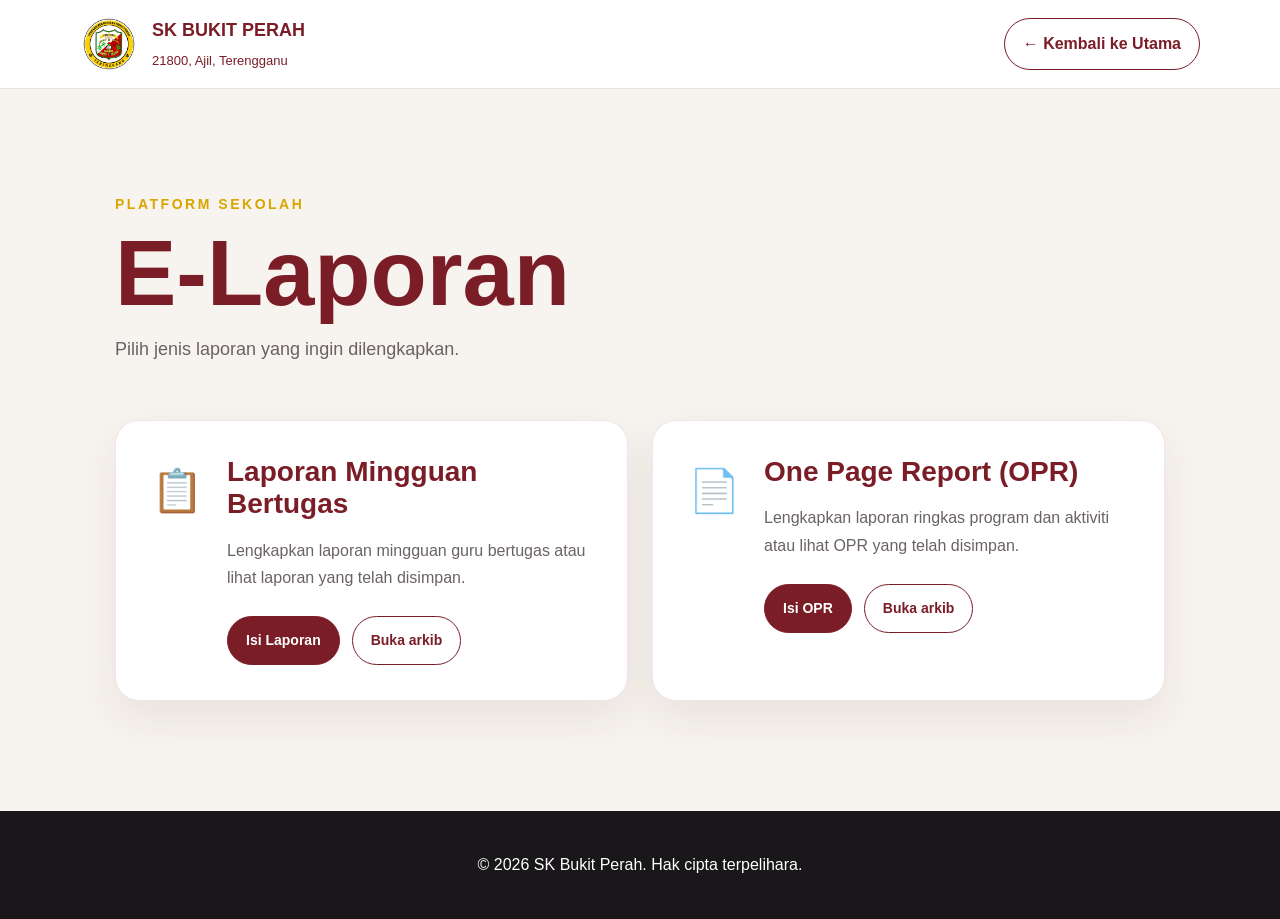
==== e-laporan.html @ efe83e36 "Add E-Laporan and Tempahan Bilik Khas pages with styling updates" ====
<!DOCTYPE html>
<html lang="ms">
<head>
  <meta charset="UTF-8">
  <meta name="viewport" content="width=device-width, initial-scale=1.0">

  <title>E-Laporan | SK Bukit Perah</title>

  <link rel="stylesheet" href="css/style.css">
</head>

<body class="report-page">

  <header class="report-header">
    <div class="report-header-inner">

      <a href="index.html" class="report-brand">
        <img src="images/gallery/Logoskbp.png" alt="Logo SK Bukit Perah">

        <div>
          <strong>SK BUKIT PERAH</strong>
          <span>21800, Ajil, Terengganu</span>
        </div>
      </a>

      <a href="index.html" class="report-home-button">
        ← Kembali ke Utama
      </a>

    </div>
  </header>

  <main class="report-main">

    <section class="report-hero">
      <p class="report-eyebrow">PLATFORM SEKOLAH</p>

      <h1>E-Laporan</h1>

      <p>
        Pilih jenis laporan yang ingin dilengkapkan.
      </p>
    </section>

    <section class="report-grid">

  <!-- LAPORAN MINGGUAN BERTUGAS -->
  <article class="report-card">
    <span class="report-icon">📋</span>

    <div>
      <h2>Laporan Mingguan Bertugas</h2>

      <p>
        Lengkapkan laporan mingguan guru bertugas atau lihat
        laporan yang telah disimpan.
      </p>

      <div class="report-actions">
        <a
          href="https://docs.google.com/forms/d/e/1FAIpQLSerlccxnL--9Vg4U_vWx2iekoLRB1VGIvStCUqG1lACu9d9Wg/viewform"
          target="_blank"
          rel="noopener noreferrer"
          class="report-btn report-btn-primary"
        >
          Isi Laporan
        </a>

        <a
          href="PASTE-LINK-ARKIB-LAPORAN-MINGGUAN"
          target="_blank"
          rel="noopener noreferrer"
          class="report-btn report-btn-secondary"
        >
          Buka arkib
        </a>
      </div>
    </div>
  </article>


  <!-- ONE PAGE REPORT -->
  <article class="report-card">
    <span class="report-icon">📄</span>

    <div>
      <h2>One Page Report (OPR)</h2>

      <p>
        Lengkapkan laporan ringkas program dan aktiviti atau lihat
        OPR yang telah disimpan.
      </p>

      <div class="report-actions">
        <a
          href="https://www.canva.com/design/DAHAJOl8jgs/-rrZAY0DR__xI98lPHaDVg/edit?utm_content=DAHAJOl8jgs&utm_campaign=designshare&utm_medium=link2&utm_source=sharebutton"
          target="_blank"
          rel="noopener noreferrer"
          class="report-btn report-btn-primary"
        >
          Isi OPR
        </a>

        <a
          href="https://drive.google.com/drive/folders/1lkHsml003hwN1thacS2xzhAvHAwek5LV"
          target="_blank"
          rel="noopener noreferrer"
          class="report-btn report-btn-secondary"
        >
          Buka arkib
        </a>
      </div>
    </div>
  </article>

</section>

  </main>

  <footer class="report-footer">
    <p>© 2026 SK Bukit Perah. Hak cipta terpelihara.</p>
  </footer>

</body>
</html>
---- css/style.css ----
/* =========================================================
   SK BUKIT PERAH — PREMIUM CORPORATE SCHOOL
   ========================================================= */

:root {
  --maroon: #741b24;
  --maroon-dark: #4d1017;
  --gold: #d8a714;
  --gold-light: #f2cb55;
  --cream: #fbf8f1;
  --white: #ffffff;
  --ink: #1f2430;
  --muted: #6d7280;
  --line: #e8e3d7;
  --shadow: 0 24px 70px rgba(36, 22, 18, 0.14);
  --radius: 24px;
}

* {
  box-sizing: border-box;
}

html {
  scroll-behavior: smooth;
}

body {
  margin: 0;
  font-family: "Inter", sans-serif;
  color: var(--ink);
  background: var(--white);
  line-height: 1.65;
}

img {
  width: 100%;
  display: block;
}

a {
  color: inherit;
  text-decoration: none;
}

.container {
  width: min(1160px, calc(100% - 40px));
  margin-inline: auto;
}

/* HEADER */
.site-header {
  position: fixed;
  inset: 0 0 auto 0;
  z-index: 1000;
  padding: 16px 0;
  transition: 0.3s ease;
}

.site-header.scrolled {
  background: rgba(255, 255, 255, 0.96);
  box-shadow: 0 10px 30px rgba(0, 0, 0, 0.08);
  backdrop-filter: blur(16px);
}

.nav-wrap {
  display: flex;
  align-items: center;
  justify-content: space-between;
  gap: 24px;
}

.brand {
  display: flex;
  align-items: center;
  gap: 12px;
  color: var(--white);
}

.site-header.scrolled .brand {
  color: var(--maroon);
}

.brand-logo {
  width: 48px;
  height: 48px;
  display: grid;
  place-items: center;
  border-radius: 50%;
  background: var(--gold);
  color: var(--maroon-dark);
  font-weight: 800;
  font-size: 0.75rem;
}

.brand strong,
.brand span {
  display: block;
}

.brand strong {
  font-family: "Poppins", sans-serif;
  font-size: 1rem;
}

.brand span {
  font-size: 0.72rem;
  opacity: 0.8;
}

.main-nav {
  display: flex;
  align-items: center;
  gap: 24px;
  color: var(--white);
  font-weight: 600;
  font-size: 0.92rem;
}

.site-header.scrolled .main-nav {
  color: var(--ink);
}

.main-nav a:hover {
  color: var(--gold);
}

.nav-cta {
  border: 1px solid currentColor;
  border-radius: 999px;
  padding: 10px 18px;
}

.menu-toggle {
  display: none;
  border: 0;
  background: transparent;
  cursor: pointer;
}

.menu-toggle span {
  width: 26px;
  height: 2px;
  display: block;
  margin: 5px 0;
  background: var(--white);
}

.site-header.scrolled .menu-toggle span {
  background: var(--maroon);
}

/* HERO */
.hero {
  min-height: 760px;
  display: grid;
  place-items: center;
  position: relative;
  color: var(--white);
  background:
    linear-gradient(rgba(61, 8, 16, 0.28), rgba(61, 8, 16, 0.28)),
    url("https://images.unsplash.com/photo-1523050854058-8df90110c9f1?auto=format&fit=crop&w=2000&q=85")
    center/cover no-repeat;
}

.hero-overlay {
  position: absolute;
  inset: 0;
  background:
    radial-gradient(circle at 25% 30%, rgba(216, 167, 20, 0.18), transparent 34%),
    linear-gradient(90deg, rgba(56, 7, 13, 0.92), rgba(86, 18, 29, 0.58), rgba(0, 0, 0, 0.24));
}

.hero-content {
  position: relative;
  z-index: 2;
  max-width: 760px;
  margin-left: 0;
}

.eyebrow,
.section-kicker {
  margin: 0 0 14px;
  color: var(--gold);
  letter-spacing: 0.18em;
  font-weight: 800;
  font-size: 0.78rem;
}

.hero h1 {
  margin: 0;
  font-family: "Poppins", sans-serif;
  font-size: clamp(3.4rem, 8vw, 6.8rem);
  line-height: 0.98;
  letter-spacing: -0.04em;
}

.hero-motto {
  margin: 20px 0 4px;
  font-size: clamp(1.25rem, 2.8vw, 2rem);
  font-weight: 600;
}

.hero-address {
  margin: 0 0 30px;
  opacity: 0.85;
}

.hero-actions {
  display: flex;
  flex-wrap: wrap;
  gap: 14px;
}

.btn {
  display: inline-flex;
  align-items: center;
  justify-content: center;
  min-height: 50px;
  padding: 0 24px;
  border-radius: 999px;
  font-weight: 700;
  transition: 0.25s ease;
}

.btn:hover {
  transform: translateY(-2px);
}

.btn-gold {
  background: var(--gold);
  color: var(--maroon-dark);
}

.btn-outline {
  border: 1px solid rgba(255,255,255,0.7);
  color: var(--white);
}

.btn-maroon {
  background: var(--maroon);
  color: var(--white);
}

.scroll-cue {
  position: absolute;
  z-index: 3;
  bottom: 26px;
  left: 50%;
  transform: translateX(-50%);
  width: 44px;
  height: 44px;
  display: grid;
  place-items: center;
  border: 1px solid rgba(255,255,255,0.5);
  border-radius: 50%;
  color: var(--white);
  font-size: 1.5rem;
}

/* QUICK ACCESS */
.quick-section {
  margin-top: -72px;
  position: relative;
  z-index: 10;
}

.quick-grid {
  display: grid;
  grid-template-columns: repeat(6, 1fr);
  gap: 14px;
}

.quick-card {
  min-height: 150px;
  padding: 24px 18px;
  display: flex;
  flex-direction: column;
  justify-content: center;
  background: rgba(255,255,255,0.96);
  border: 1px solid rgba(116,27,36,0.08);
  border-radius: 20px;
  box-shadow: 0 20px 55px rgba(59, 25, 19, 0.13);
  transition: 0.3s ease;
}

.quick-card:hover {
  transform: translateY(-8px);
  background: var(--maroon);
  color: var(--white);
}

.quick-icon {
  font-size: 1.9rem;
  margin-bottom: 12px;
}

.quick-card strong {
  font-family: "Poppins", sans-serif;
}

.quick-card small {
  margin-top: 4px;
  color: var(--muted);
  font-size: 0.72rem;
}

.quick-card:hover small {
  color: rgba(255,255,255,0.74);
}

/* SECTIONS */
.section {
  padding: 110px 0;
}

.split-layout {
  display: grid;
  grid-template-columns: 1.05fr 0.95fr;
  align-items: center;
  gap: 70px;
}

.image-panel {
  position: relative;
}

.image-panel img {
  height: 560px;
  object-fit: cover;
  border-radius: 30px;
  box-shadow: var(--shadow);
}

.image-badge {
  position: absolute;
  right: -24px;
  bottom: 36px;
  width: 220px;
  padding: 22px;
  background: var(--gold);
  color: var(--maroon-dark);
  border-radius: 18px;
  box-shadow: var(--shadow);
}

.image-badge strong,
.image-badge span {
  display: block;
}

.image-badge strong {
  font-family: "Poppins", sans-serif;
  font-size: 1.25rem;
}

.content-panel h2,
.section-heading h2,
.principal-copy h2,
.cta-wrap h2 {
  margin: 0 0 22px;
  font-family: "Poppins", sans-serif;
  color: var(--maroon);
  font-size: clamp(2rem, 4.2vw, 3.5rem);
  line-height: 1.12;
  letter-spacing: -0.03em;
}

.content-panel p {
  color: var(--muted);
  font-size: 1.02rem;
}

.text-link {
  display: inline-block;
  margin-top: 14px;
  color: var(--maroon);
  font-weight: 800;
}

/* PRINCIPAL */
.principal-section {
  background: var(--cream);
}

.principal-card {
  display: grid;
  grid-template-columns: 380px 1fr;
  overflow: hidden;
  background: var(--white);
  border-radius: 32px;
  box-shadow: var(--shadow);
}

.principal-photo img {
  height: 100%;
  min-height: 520px;
  object-fit: cover;
}

.principal-copy {
  padding: 64px;
}

.principal-copy blockquote {
  margin: 0 0 28px;
  color: #4d515b;
  font-family: Georgia, serif;
  font-size: 1.35rem;
  line-height: 1.7;
}

.principal-name {
  margin: 0;
  color: var(--maroon);
  font-weight: 800;
}

.principal-copy span {
  display: block;
  color: var(--muted);
  margin-bottom: 28px;
}

/* STATS */
.stats-section {
  padding: 70px 0;
  background:
    linear-gradient(135deg, rgba(116,27,36,0.98), rgba(77,16,23,0.98));
  color: var(--white);
}

.stats-grid {
  display: grid;
  grid-template-columns: repeat(4, 1fr);
  gap: 28px;
  text-align: center;
}

.stat strong {
  display: block;
  color: var(--gold-light);
  font-family: "Poppins", sans-serif;
  font-size: clamp(2.8rem, 6vw, 5rem);
  line-height: 1;
}

.stat span {
  display: block;
  margin-top: 10px;
  text-transform: uppercase;
  letter-spacing: 0.14em;
  font-size: 0.78rem;
}

/* PROGRAMMES */
.programmes {
  background: var(--white);
}

.section-heading {
  display: flex;
  align-items: end;
  justify-content: space-between;
  gap: 50px;
  margin-bottom: 48px;
}

.section-heading > p {
  max-width: 440px;
  color: var(--muted);
}

.programme-grid {
  display: grid;
  grid-template-columns: repeat(3, 1fr);
  gap: 24px;
}

.programme-card {
  padding: 40px;
  min-height: 330px;
  border: 1px solid var(--line);
  border-radius: 24px;
  transition: 0.3s ease;
}

.programme-card:hover {
  transform: translateY(-8px);
  border-color: var(--gold);
  box-shadow: var(--shadow);
}

.programme-card > span {
  color: var(--gold);
  font-family: "Poppins", sans-serif;
  font-size: 2.8rem;
  font-weight: 800;
}

.programme-card h3 {
  margin: 28px 0 12px;
  color: var(--maroon);
  font-family: "Poppins", sans-serif;
  font-size: 1.45rem;
}

.programme-card p {
  color: var(--muted);
}

.programme-card a {
  display: inline-block;
  margin-top: 18px;
  color: var(--maroon);
  font-weight: 800;
}

/* NEWS */
.news-section {
  background: var(--cream);
}

.news-grid {
  display: grid;
  grid-template-columns: repeat(3, 1fr);
  gap: 24px;
}

.news-card {
  overflow: hidden;
  background: var(--white);
  border-radius: 24px;
  box-shadow: 0 18px 48px rgba(35, 22, 18, 0.09);
}

.news-card img {
  height: 250px;
  object-fit: cover;
  transition: 0.45s ease;
}

.news-card:hover img {
  transform: scale(1.05);
}

.news-body {
  padding: 28px;
}

.news-body span {
  color: var(--gold);
  font-size: 0.78rem;
  font-weight: 800;
  text-transform: uppercase;
}

.news-body h3 {
  margin: 10px 0 12px;
  color: var(--maroon);
  font-family: "Poppins", sans-serif;
}

.news-body p {
  color: var(--muted);
}

.news-body a {
  color: var(--maroon);
  font-weight: 800;
}

/* CTA */
.cta-section {
  padding: 90px 0;
  color: var(--white);
  background:
    linear-gradient(120deg, rgba(77,16,23,0.96), rgba(116,27,36,0.92)),
    url("https://images.unsplash.com/photo-1503676260728-1c00da096a0b?auto=format&fit=crop&w=1800&q=80")
    center/cover no-repeat;
}

.cta-wrap {
  display: flex;
  align-items: center;
  justify-content: space-between;
  gap: 40px;
}

.cta-wrap h2 {
  max-width: 760px;
  color: var(--white);
  margin-bottom: 0;
}

.section-kicker.light {
  color: var(--gold-light);
}

/* FOOTER */
.site-footer {
  padding: 70px 0 24px;
  background: #17171a;
  color: rgba(255,255,255,0.76);
}

.footer-grid {
  display: grid;
  grid-template-columns: 1.5fr 1fr 1fr;
  gap: 60px;
}

.footer-brand,
.site-footer h3 {
  color: var(--white);
  font-family: "Poppins", sans-serif;
  font-weight: 700;
}

.footer-brand {
  font-size: 1.35rem;
  margin-bottom: 14px;
}

.site-footer a {
  display: block;
  margin: 8px 0;
}

.site-footer a:hover {
  color: var(--gold);
}

.footer-bottom {
  margin-top: 50px;
  padding-top: 24px;
  display: flex;
  justify-content: space-between;
  gap: 20px;
  border-top: 1px solid rgba(255,255,255,0.12);
  font-size: 0.85rem;
}

/* ANIMATION */
.reveal {
  opacity: 0;
  transform: translateY(28px);
  transition: opacity 0.7s ease, transform 0.7s ease;
}

.reveal.visible {
  opacity: 1;
  transform: translateY(0);
}

/* RESPONSIVE */
@media (max-width: 980px) {
  .menu-toggle {
    display: block;
  }

  .main-nav {
    position: fixed;
    inset: 80px 20px auto 20px;
    display: none;
    flex-direction: column;
    align-items: stretch;
    padding: 24px;
    background: var(--white);
    color: var(--ink);
    border-radius: 18px;
    box-shadow: var(--shadow);
  }

  .main-nav.open {
    display: flex;
  }

  .quick-grid {
    grid-template-columns: repeat(3, 1fr);
  }

  .split-layout,
  .principal-card {
    grid-template-columns: 1fr;
  }

  .principal-photo img {
    min-height: 420px;
  }

  .programme-grid,
  .news-grid {
    grid-template-columns: 1fr 1fr;
  }

  .section-heading {
    align-items: flex-start;
    flex-direction: column;
  }
}

@media (max-width: 680px) {
  .container {
    width: min(100% - 28px, 1160px);
  }

  .hero {
    min-height: 690px;
  }

  .hero-content {
    text-align: center;
  }

  .hero-actions {
    justify-content: center;
  }

  .quick-grid,
  .programme-grid,
  .news-grid,
  .stats-grid,
  .footer-grid {
    grid-template-columns: 1fr;
  }

  .quick-section {
    margin-top: -42px;
  }

  .quick-card {
    min-height: 120px;
  }

  .section {
    padding: 78px 0;
  }

  .image-panel img {
    height: 420px;
  }

  .image-badge {
    right: 12px;
    bottom: 18px;
  }

  .principal-copy {
    padding: 34px 24px;
  }

  .cta-wrap,
  .footer-bottom {
    align-items: flex-start;
    flex-direction: column;
  }
}
/* Betulkan kedudukan tajuk utama */
.hero-content {
  padding-left: clamp(30px, 7vw, 110px);
  padding-right: 30px;
}

.hero h1 {
  max-width: none;
  white-space: nowrap;
  font-size: clamp(58px, 7vw, 110px);
  letter-spacing: -0.04em;
}

/* Untuk telefon, benarkan turun baris supaya tidak terkeluar */
@media (max-width: 700px) {
  .hero-content {
    padding-left: 24px;
    padding-right: 24px;
  }

  .hero h1 {
    white-space: normal;
    font-size: clamp(48px, 16vw, 72px);
  }
}
/* Betulkan dan tengahkan 3 statistik */
.stats-grid {
  grid-template-columns: repeat(3, 1fr);
  max-width: 900px;
  margin: 0 auto;
  gap: 60px;
}

.stat {
  text-align: center;
}

/* Paparan telefon */
@media (max-width: 680px) {
  .stats-grid {
    grid-template-columns: 1fr;
    max-width: 100%;
    gap: 32px;
  }
}
/* Jadikan slogan satu baris pada komputer */
.hero-motto {
  white-space: nowrap;
  max-width: none;
  width: max-content;
  font-size: clamp(24px, 2.4vw, 36px);
}

/* Telefon: benarkan turun baris supaya tak terkeluar skrin */
@media (max-width: 700px) {
  .hero-motto {
    white-space: normal;
    width: auto;
  }
}
/* =========================================
   MENU PANEL UNTUK SEMUA SAIZ SKRIN
   ========================================= */

/* Sentiasa tunjuk butang hamburger */
.menu-toggle {
  display: block !important;
  position: relative;
  z-index: 1002;
  padding: 10px 12px;
  border: 1px solid currentColor;
  border-radius: 12px;
}

/* Sorok senarai menu selagi belum ditekan */
.main-nav {
  position: fixed !important;
  inset: 82px clamp(18px, 5vw, 70px) auto auto !important;

  width: min(320px, calc(100vw - 36px));
  display: none !important;
  flex-direction: column;
  align-items: stretch;
  gap: 5px;

  padding: 18px;
  background: white;
  color: var(--ink) !important;
  border: 1px solid rgba(116, 27, 36, 0.1);
  border-radius: 18px;
  box-shadow: 0 24px 70px rgba(36, 22, 18, 0.2);
  z-index: 1001;
}

/* Keluar apabila butang ditekan */
.main-nav.open {
  display: flex !important;
}

/* Bentuk pilihan di dalam panel */
.main-nav a {
  width: 100%;
  padding: 12px 14px;
  border-radius: 10px;
}

.main-nav a:hover {
  background: var(--cream);
  color: var(--maroon);
}

/* Samakan butang Hubungi dengan menu lain */
.main-nav .nav-cta {
  border: 0;
}
/* =========================================
   HALAMAN E-LAPORAN
   ========================================= */

.report-page {
  min-height: 100vh;
  margin: 0;
  background: #f7f3ee;
  color: #251d1e;
}

.report-header {
  background: #ffffff;
  border-bottom: 1px solid rgba(116, 27, 36, 0.12);
}

.report-header-inner {
  width: min(1120px, calc(100% - 40px));
  min-height: 88px;
  margin: 0 auto;

  display: flex;
  align-items: center;
  justify-content: space-between;
  gap: 30px;
}

.report-brand {
  display: flex;
  align-items: center;
  gap: 14px;
  color: #7b1d27;
  text-decoration: none;
}

.report-brand img {
  width: 58px;
  height: 58px;
  object-fit: contain;
}

.report-brand div {
  display: flex;
  flex-direction: column;
}

.report-brand strong {
  font-size: 18px;
}

.report-brand span {
  margin-top: 4px;
  font-size: 13px;
}

.report-home-button {
  padding: 12px 18px;
  color: #7b1d27;
  text-decoration: none;
  font-weight: 700;
  border: 1px solid #7b1d27;
  border-radius: 999px;
}

.report-home-button:hover {
  color: #ffffff;
  background: #7b1d27;
}

.report-main {
  width: min(1050px, calc(100% - 40px));
  margin: 0 auto;
  padding: 90px 0 110px;
}

.report-hero {
  max-width: 720px;
  margin-bottom: 55px;
}

.report-eyebrow {
  margin-bottom: 14px;
  color: #d9a600;
  font-size: 14px;
  font-weight: 800;
  letter-spacing: 0.18em;
}

.report-hero h1 {
  margin: 0 0 15px;
  color: #7b1d27;
  font-size: clamp(52px, 8vw, 92px);
  line-height: 0.95;
}

.report-hero > p:last-child {
  color: #6a6266;
  font-size: 18px;
}

.report-grid {
  display: grid;
  grid-template-columns: repeat(2, minmax(0, 1fr));
  gap: 24px;
}

.report-card {
  min-height: 230px;
  padding: 35px;

  display: flex;
  align-items: flex-start;
  gap: 24px;

  color: #251d1e;
  background: #ffffff;
  border: 1px solid rgba(116, 27, 36, 0.1);
  border-radius: 24px;
  text-decoration: none;
  box-shadow: 0 18px 45px rgba(61, 32, 34, 0.08);

  transition: transform 0.25s ease, box-shadow 0.25s ease;
}

.report-card:hover {
  transform: translateY(-6px);
  box-shadow: 0 24px 60px rgba(61, 32, 34, 0.14);
}

.report-icon {
  font-size: 42px;
}

.report-card h2 {
  margin: 0 0 12px;
  color: #7b1d27;
  font-size: 28px;
  line-height: 1.15;
}

.report-card p {
  margin-bottom: 25px;
  color: #6a6266;
  line-height: 1.7;
}

.report-card strong {
  color: #7b1d27;
}

.report-footer {
  padding: 25px 20px;
  color: #ffffff;
  background: #191719;
  text-align: center;
}

@media (max-width: 750px) {
  .report-header-inner {
    padding: 12px 0;
  }

  .report-brand img {
    width: 48px;
    height: 48px;
  }

  .report-home-button {
    padding: 10px 12px;
    font-size: 13px;
  }

  .report-main {
    padding-top: 60px;
  }

  .report-grid {
    grid-template-columns: 1fr;
  }

  .report-card {
    min-height: auto;
    padding: 28px;
  }
}
/* Butang borang dan arkib E-Laporan */
.report-actions {
  display: flex;
  flex-wrap: wrap;
  gap: 12px;
  margin-top: 24px;
}

.report-btn {
  display: inline-flex;
  align-items: center;
  justify-content: center;

  padding: 12px 18px;
  border-radius: 999px;

  font-size: 14px;
  font-weight: 700;
  text-decoration: none;

  transition:
    transform 0.2s ease,
    background 0.2s ease,
    color 0.2s ease;
}

.report-btn:hover {
  transform: translateY(-2px);
}

.report-btn-primary {
  color: #ffffff;
  background: #7b1d27;
  border: 1px solid #7b1d27;
}

.report-btn-primary:hover {
  background: #5f151e;
}

.report-btn-secondary {
  color: #7b1d27;
  background: transparent;
  border: 1px solid #7b1d27;
}

.report-btn-secondary:hover {
  color: #ffffff;
  background: #7b1d27;
}

@media (max-width: 520px) {
  .report-actions {
    flex-direction: column;
  }

  .report-btn {
    width: 100%;
  }
}
/* =========================================
   TEMPAHAN PUSAT SUMBER — REKA BENTUK BAHARU
   ========================================= */

.booking-grid {
  display: block;
  width: 100%;
}

.booking-card {
  width: 100%;
  display: grid;
  grid-template-columns: minmax(280px, 0.8fr) minmax(500px, 1.4fr);
  overflow: hidden;

  background: #ffffff;
  border: 1px solid rgba(123, 29, 39, 0.1);
  border-radius: 28px;
  box-shadow: 0 22px 60px rgba(61, 32, 34, 0.1);
}

.booking-intro {
  padding: 50px 42px;
  background: #7b1d27;
  color: #ffffff;
}

.booking-icon {
  display: inline-flex;
  align-items: center;
  justify-content: center;

  width: 68px;
  height: 68px;
  margin-bottom: 30px;

  font-size: 34px;
  background: #ffffff;
  border-radius: 18px;
}

.booking-label {
  margin: 0 0 12px;
  color: #f1bf20;
  font-size: 12px;
  font-weight: 800;
  letter-spacing: 0.16em;
}

.booking-intro h2 {
  margin: 0 0 20px;
  color: #ffffff;
  font-size: clamp(34px, 4vw, 52px);
  line-height: 1.05;
}

.booking-description {
  margin: 0 0 34px;
  color: rgba(255, 255, 255, 0.82);
  line-height: 1.7;
}

.booking-button {
  display: inline-flex;
  align-items: center;
  justify-content: center;

  padding: 14px 20px;
  color: #351316;
  background: #f1bf20;
  border-radius: 999px;

  font-size: 14px;
  font-weight: 800;
  text-decoration: none;
}

.booking-button:hover {
  transform: translateY(-2px);
  background: #ffd044;
}

.booking-rules-panel {
  padding: 48px;
  background: #faf7f2;
}

.booking-rules-heading {
  margin-bottom: 28px;
}

.booking-rules-heading span {
  color: #d39d00;
  font-size: 12px;
  font-weight: 800;
  letter-spacing: 0.16em;
}

.booking-rules-heading h3 {
  margin: 8px 0 0;
  color: #7b1d27;
  font-size: 30px;
}

.booking-rule-grid {
  display: grid;
  grid-template-columns: repeat(2, minmax(0, 1fr));
  gap: 16px;
}

.booking-rule {
  min-height: 155px;
  padding: 22px;

  background: #ffffff;
  border: 1px solid rgba(123, 29, 39, 0.1);
  border-radius: 18px;
}

.booking-rule strong {
  display: block;
  margin-bottom: 14px;

  color: #d39d00;
  font-size: 22px;
}

.booking-rule p {
  margin: 0;
  color: #51494c;
  font-size: 15px;
  line-height: 1.6;
}

.booking-rule-wide {
  grid-column: 1 / -1;
  min-height: auto;
}

@media (max-width: 900px) {
  .booking-card {
    grid-template-columns: 1fr;
  }

  .booking-intro,
  .booking-rules-panel {
    padding: 36px 28px;
  }
}

@media (max-width: 620px) {
  .booking-rule-grid {
    grid-template-columns: 1fr;
  }

  .booking-rule-wide {
    grid-column: auto;
  }

  .booking-rule {
    min-height: auto;
  }

  .booking-button {
    width: 100%;
    text-align: center;
  }
}
/* Tajuk Pautan Pantas */
.quick-links-title {
  grid-column: 1 / -1;
  margin: 0 0 10px;
  padding: 0 4px;
}

.quick-links-title span {
  display: block;
  margin-bottom: 7px;
  color: #e9b400;
  font-size: 12px;
  font-weight: 800;
  letter-spacing: 0.18em;
}

.quick-links-title h2 {
  margin: 0;
  color: #ffffff;
  font-size: clamp(30px, 4vw, 48px);
  line-height: 1;
}

@media (max-width: 700px) {
  .quick-links-title {
    text-align: center;
    margin-bottom: 6px;
  }
}
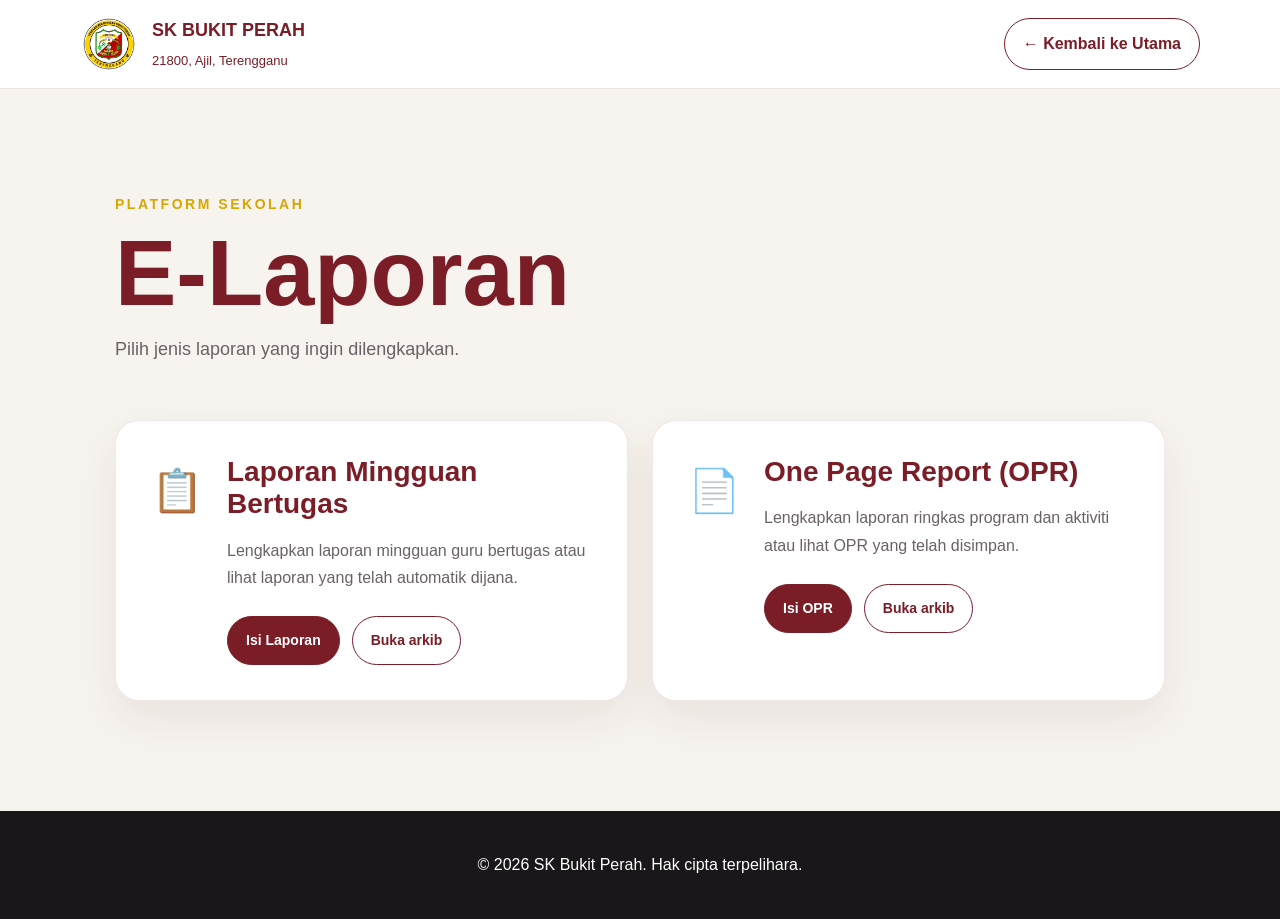
==== commit 55d18172: "Update weekly report description for clarity" ====
--- a/e-laporan.html
+++ b/e-laporan.html
@@ -53,12 +53,12 @@
 
       <p>
         Lengkapkan laporan mingguan guru bertugas atau lihat
-        laporan yang telah disimpan.
+        laporan yang telah automatik dijana.
       </p>
 
       <div class="report-actions">
         <a
-          href="https://docs.google.com/forms/d/e/1FAIpQLSerlccxnL--9Vg4U_vWx2iekoLRB1VGIvStCUqG1lACu9d9Wg/viewform"
+          href="https://docs.google.com/forms/d/e/1FAIpQLScp4AqDWmK-AVWJxi-OouRnYc7dGQ_QPrc44kgF3DxSiSQW6A/viewform"
           target="_blank"
           rel="noopener noreferrer"
           class="report-btn report-btn-primary"
@@ -67,7 +67,7 @@
         </a>
 
         <a
-          href="PASTE-LINK-ARKIB-LAPORAN-MINGGUAN"
+          href="https://drive.google.com/drive/folders/1xxX1JDHdRwpF8_v2BBh97WLX6shacl-C?usp=sharing"
           target="_blank"
           rel="noopener noreferrer"
           class="report-btn report-btn-secondary"
--- a/css/style.css
+++ b/css/style.css
@@ -1283,32 +1283,966 @@
     text-align: center;
   }
 }
-/* Tajuk Pautan Pantas */
-.quick-links-title {
-  grid-column: 1 / -1;
-  margin: 0 0 10px;
-  padding: 0 4px;
-}
-
-.quick-links-title span {
+/* =========================================
+   SECTION PAUTAN PANTAS
+   ========================================= */
+
+.quick-section {
+  position: relative;
+  z-index: 2;
+
+  margin-top: 0 !important;
+  padding: 65px 0 80px;
+
+  background: #f7f3ee;
+}
+
+.quick-section-heading {
+  width: fit-content;
+  max-width: 100%;
+  margin-bottom: 30px;
+  padding: 18px 28px;
+
+  background: #7b1d27;
+  border-radius: 18px;
+  box-shadow: 0 14px 35px rgba(66, 25, 29, 0.16);
+}
+
+.quick-section-heading h2 {
+  margin: 0;
+  color: #ffffff;
+
+  font-size: clamp(28px, 4vw, 42px);
+  line-height: 1;
+}
+
+.quick-section-heading p {
+  margin: 8px 0 0;
+  color: rgba(255, 255, 255, 0.78);
+
+  font-size: 14px;
+}
+
+.quick-section .quick-grid {
+  margin-top: 0;
+}
+
+@media (max-width: 700px) {
+  .quick-section {
+    padding: 45px 0 60px;
+  }
+
+  .quick-section-heading {
+    width: 100%;
+    padding: 18px 20px;
+    text-align: center;
+  }
+}
+/* =========================================
+   HALAMAN KEBERADAAN GURU
+   ========================================= */
+
+.teacher-link-panel {
+  max-width: 720px;
+  margin: 0 auto;
+  padding: 50px;
+
+  background: #ffffff;
+  border: 1px solid rgba(123, 29, 39, 0.1);
+  border-radius: 28px;
+  box-shadow: 0 22px 60px rgba(61, 32, 34, 0.1);
+
+  text-align: center;
+}
+
+.teacher-link-icon {
+  width: 78px;
+  height: 78px;
+  margin: 0 auto 24px;
+
+  display: flex;
+  align-items: center;
+  justify-content: center;
+
+  background: #f7f0e6;
+  border-radius: 22px;
+  font-size: 40px;
+}
+
+.teacher-link-panel h2 {
+  margin: 0 0 14px;
+  color: #7b1d27;
+  font-size: clamp(28px, 4vw, 42px);
+}
+
+.teacher-link-panel > p {
+  max-width: 540px;
+  margin: 0 auto;
+  color: #6a6266;
+  line-height: 1.7;
+}
+
+.teacher-link-actions {
+  margin-top: 32px;
+
+  display: flex;
+  justify-content: center;
+  flex-wrap: wrap;
+  gap: 14px;
+}
+
+.teacher-link-actions .report-btn {
+  min-width: 190px;
+}
+
+@media (max-width: 600px) {
+  .teacher-link-panel {
+    padding: 35px 24px;
+  }
+
+  .teacher-link-actions {
+    flex-direction: column;
+  }
+
+  .teacher-link-actions .report-btn {
+    width: 100%;
+  }
+}
+/* =========================================
+   MEDIA SOSIAL SEKOLAH
+   ========================================= */
+
+.social-section {
+  padding: 90px 0;
+  background: #f7f3ee;
+}
+
+.social-heading {
+  max-width: 900px;
+  margin-bottom: 45px;
+}
+
+.social-eyebrow {
+  margin: 0 0 12px;
+  color: #d9a600;
+  font-size: 13px;
+  font-weight: 800;
+  letter-spacing: 0.18em;
+}
+
+.social-heading h2 {
+  max-width: 950px;
+  margin: 0 0 18px;
+  color: #7b1d27;
+  font-size: clamp(42px, 6vw, 76px);
+  line-height: 1;
+  letter-spacing: -0.04em;
+}
+
+.social-heading > p:last-child {
+  max-width: 680px;
+  margin: 0;
+  color: #686066;
+  font-size: 17px;
+  line-height: 1.7;
+}
+
+.social-grid {
+  display: grid;
+  grid-template-columns: repeat(3, minmax(0, 1fr));
+  gap: 24px;
+}
+
+.social-card {
+  min-height: 310px;
+  padding: 32px;
+
+  display: flex;
+  flex-direction: column;
+  justify-content: space-between;
+  gap: 30px;
+
+  color: #251d1e;
+  background: #ffffff;
+  border: 1px solid rgba(123, 29, 39, 0.1);
+  border-radius: 26px;
+  text-decoration: none;
+  box-shadow: 0 18px 45px rgba(61, 32, 34, 0.08);
+
+  transition:
+    transform 0.25s ease,
+    box-shadow 0.25s ease,
+    border-color 0.25s ease;
+}
+
+.social-card:hover {
+  transform: translateY(-7px);
+  border-color: rgba(123, 29, 39, 0.35);
+  box-shadow: 0 26px 65px rgba(61, 32, 34, 0.15);
+}
+
+.social-icon {
+  width: 64px;
+  height: 64px;
+
+  display: inline-flex;
+  align-items: center;
+  justify-content: center;
+
+  color: #ffffff;
+  background: #7b1d27;
+  border-radius: 18px;
+
+  font-size: 36px;
+  font-weight: 900;
+  line-height: 1;
+}
+
+.social-icon-youtube {
+  font-size: 27px;
+}
+
+.social-icon-tiktok {
+  font-size: 38px;
+}
+
+.social-card-content small {
   display: block;
-  margin-bottom: 7px;
-  color: #e9b400;
+  margin-bottom: 9px;
+
+  color: #d39d00;
+  font-size: 12px;
+  font-weight: 800;
+  letter-spacing: 0.16em;
+}
+
+.social-card-content h3 {
+  margin: 0 0 14px;
+  color: #7b1d27;
+  font-size: 28px;
+  line-height: 1.15;
+}
+
+.social-card-content p {
+  margin: 0 0 24px;
+  color: #686066;
+  line-height: 1.65;
+}
+
+.social-card-content strong {
+  color: #7b1d27;
+  font-size: 15px;
+}
+
+@media (max-width: 900px) {
+  .social-grid {
+    grid-template-columns: 1fr;
+  }
+
+  .social-card {
+    min-height: auto;
+  }
+}
+
+@media (max-width: 600px) {
+  .social-section {
+    padding: 60px 0;
+  }
+
+  .social-heading h2 {
+    font-size: 42px;
+  }
+
+  .social-card {
+    padding: 26px;
+  }
+}
+/* =========================================
+   HALAMAN PENTADBIRAN
+   ========================================= */
+
+.administration-main {
+  width: min(1180px, calc(100% - 40px));
+  margin: 0 auto;
+  padding: 80px 0 110px;
+}
+
+.administration-heading {
+  max-width: 900px;
+  margin: 0 auto 65px;
+  text-align: center;
+}
+
+.administration-heading > p {
+  margin: 0 0 14px;
+  color: #d39d00;
+
+  font-size: 13px;
+  font-weight: 800;
+  letter-spacing: 0.18em;
+}
+
+.administration-heading h1 {
+  margin: 0 0 20px;
+  color: #7b1d27;
+
+  font-size: clamp(46px, 7vw, 78px);
+  line-height: 1;
+  letter-spacing: -0.04em;
+}
+
+.administration-heading > span {
+  display: block;
+  max-width: 680px;
+  margin: 0 auto;
+
+  color: #686066;
+  font-size: 17px;
+  line-height: 1.7;
+}
+
+
+/* CARTA ORGANISASI */
+
+.organisation-chart {
+  position: relative;
+}
+
+.organisation-top {
+  display: flex;
+  justify-content: center;
+}
+
+.organisation-team {
+  display: grid;
+  grid-template-columns: repeat(3, minmax(0, 1fr));
+  gap: 24px;
+}
+
+
+/* KAD PENTADBIR */
+
+.administrator-card {
+  overflow: hidden;
+  background: #ffffff;
+
+  border: 1px solid rgba(123, 29, 39, 0.1);
+  border-radius: 26px;
+
+  box-shadow: 0 20px 50px rgba(61, 32, 34, 0.1);
+
+  transition:
+    transform 0.25s ease,
+    box-shadow 0.25s ease;
+}
+
+.administrator-card:hover {
+  transform: translateY(-6px);
+  box-shadow: 0 28px 65px rgba(61, 32, 34, 0.16);
+}
+
+.administrator-card-main {
+  width: min(390px, 100%);
+  border: 2px solid #d9a600;
+}
+
+.administrator-photo {
+  height: 360px;
+  overflow: hidden;
+  background: #eee8e2;
+}
+
+.administrator-card-main .administrator-photo {
+  height: 410px;
+}
+
+.administrator-photo img {
+  width: 100%;
+  height: 100%;
+  display: block;
+
+  object-fit: cover;
+  object-position: center top;
+}
+
+.administrator-information {
+  padding: 26px 25px 30px;
+  text-align: center;
+}
+
+.administrator-information span {
+  display: block;
+  margin-bottom: 10px;
+
+  color: #d39d00;
+  font-size: 12px;
+  font-weight: 800;
+  letter-spacing: 0.14em;
+}
+
+.administrator-information h2 {
+  margin: 0 0 9px;
+  color: #7b1d27;
+
+  font-size: 22px;
+  line-height: 1.25;
+}
+
+.administrator-information p {
+  margin: 0;
+  color: #686066;
+  font-size: 15px;
+}
+
+
+/* GARIS PENGHUBUNG CARTA */
+
+.organisation-connector {
+  position: relative;
+  width: min(790px, 70%);
+  height: 85px;
+  margin: 0 auto;
+}
+
+.organisation-connector::before {
+  content: "";
+  position: absolute;
+
+  top: 0;
+  left: 50%;
+
+  width: 2px;
+  height: 42px;
+
+  background: #d9a600;
+  transform: translateX(-50%);
+}
+
+.organisation-connector::after {
+  content: "";
+  position: absolute;
+
+  top: 41px;
+  left: 0;
+
+  width: 100%;
+  height: 2px;
+
+  background: #d9a600;
+}
+
+.organisation-connector span::before,
+.organisation-connector span::after {
+  content: "";
+  position: absolute;
+
+  top: 41px;
+
+  width: 2px;
+  height: 44px;
+
+  background: #d9a600;
+}
+
+.organisation-connector span::before {
+  left: 0;
+}
+
+.organisation-connector span::after {
+  right: 0;
+}
+
+
+/* TABLET */
+
+@media (max-width: 900px) {
+  .organisation-connector {
+    display: none;
+  }
+
+  .organisation-team {
+    grid-template-columns: 1fr;
+    max-width: 520px;
+    margin: 30px auto 0;
+  }
+
+  .administrator-card-main {
+    max-width: 520px;
+  }
+}
+
+
+/* TELEFON */
+
+@media (max-width: 600px) {
+  .administration-main {
+    width: min(100% - 28px, 1180px);
+    padding: 55px 0 75px;
+  }
+
+  .administration-heading {
+    margin-bottom: 40px;
+  }
+
+  .administration-heading h1 {
+    font-size: 43px;
+  }
+
+  .administrator-photo,
+  .administrator-card-main .administrator-photo {
+    height: 350px;
+  }
+}
+/* =========================================
+   LUXURY SCHOOL — MAROON, GOLD & CREAM
+   ========================================= */
+
+:root {
+  --luxury-maroon-dark: #3d0b13;
+  --luxury-maroon: #741923;
+  --luxury-maroon-light: #a33b35;
+  --luxury-gold: #e2ad19;
+  --luxury-gold-light: #ffd667;
+  --luxury-cream: #f8f1e7;
+  --luxury-black: #181315;
+}
+
+
+/* HEADER PUTIH PREMIUM */
+.site-header {
+  background: rgba(255, 252, 247, 0.96) !important;
+  color: var(--luxury-maroon) !important;
+
+  border-bottom: 1px solid rgba(116, 25, 35, 0.08);
+  box-shadow: 0 10px 30px rgba(44, 20, 23, 0.08);
+  backdrop-filter: blur(12px);
+}
+
+.site-header .brand strong {
+  color: var(--luxury-maroon) !important;
+}
+
+.site-header .brand span {
+  color: #9d555b !important;
+}
+
+.menu-toggle {
+  color: var(--luxury-maroon) !important;
+  background: #ffffff !important;
+  border: 1.5px solid var(--luxury-maroon) !important;
+  box-shadow: 0 8px 22px rgba(52, 18, 23, 0.08);
+}
+
+
+/* HERO UTAMA */
+.hero {
+  position: relative;
+  min-height: 760px;
+  padding: 145px 0 100px;
+
+  color: #ffffff;
+  background: var(--luxury-cream) !important;
+  overflow: hidden;
+}
+
+
+/* PANEL OMBRE MAROON */
+.hero::before {
+  content: "";
+  position: absolute;
+  inset: 22px 24px 28px;
+
+  background:
+    radial-gradient(
+      circle at 82% 22%,
+      rgba(255, 214, 103, 0.22) 0,
+      rgba(255, 214, 103, 0.22) 110px,
+      transparent 112px
+    ),
+    radial-gradient(
+      circle at 68% 80%,
+      rgba(255, 255, 255, 0.08) 0,
+      rgba(255, 255, 255, 0.08) 85px,
+      transparent 87px
+    ),
+    linear-gradient(
+      125deg,
+      #350810 0%,
+      #59101a 28%,
+      #7b1d27 54%,
+      #a84437 76%,
+      #d48938 100%
+    );
+
+  border-radius: 38px;
+  box-shadow:
+    0 30px 80px rgba(48, 15, 20, 0.24),
+    inset 0 1px 0 rgba(255, 255, 255, 0.12);
+}
+
+
+/* GARIS EMAS HIASAN */
+.hero::after {
+  content: "";
+  position: absolute;
+  z-index: 1;
+
+  right: 95px;
+  bottom: 85px;
+
+  width: 230px;
+  height: 230px;
+
+  border: 1px solid rgba(255, 214, 103, 0.30);
+  border-radius: 50%;
+
+  box-shadow:
+    -145px -235px 0 -65px rgba(255, 214, 103, 0.32),
+    -360px 40px 0 -85px rgba(255, 255, 255, 0.13);
+}
+
+.hero-overlay {
+  display: none !important;
+}
+
+
+/* KANDUNGAN HERO */
+.hero-content {
+  position: relative;
+  z-index: 2;
+
+  max-width: 1040px;
+  padding-left: clamp(45px, 8vw, 135px) !important;
+  padding-right: 45px !important;
+}
+
+
+/* LABEL KECIL */
+.hero .eyebrow {
+  display: inline-flex;
+  align-items: center;
+
+  margin-bottom: 24px;
+  padding: 9px 16px;
+
+  color: var(--luxury-gold-light) !important;
+  background: rgba(25, 8, 12, 0.25);
+
+  border: 1px solid rgba(255, 214, 103, 0.32);
+  border-radius: 999px;
+
   font-size: 12px;
   font-weight: 800;
   letter-spacing: 0.18em;
 }
 
-.quick-links-title h2 {
+
+/* NAMA SEKOLAH */
+.hero h1 {
+  max-width: none;
+  margin: 0 0 28px;
+
+  color: #fffaf3 !important;
+
+  font-size: clamp(62px, 7.4vw, 112px);
+  line-height: 0.9;
+  letter-spacing: -0.055em;
+
+  text-shadow: 0 14px 35px rgba(28, 6, 10, 0.18);
+  white-space: nowrap;
+}
+
+
+/* SLOGAN */
+.hero-motto {
+  width: max-content;
+  max-width: 100%;
+  margin-bottom: 14px;
+
+  color: #fff8ef !important;
+
+  font-size: clamp(25px, 2.5vw, 39px);
+  line-height: 1.25;
+  white-space: nowrap;
+}
+
+.hero-address {
+  color: rgba(255, 247, 237, 0.76) !important;
+}
+
+
+/* BUTANG EMAS */
+.hero .btn-gold {
+  color: #351014 !important;
+
+  background:
+    linear-gradient(
+      135deg,
+      var(--luxury-gold-light) 0%,
+      var(--luxury-gold) 100%
+    ) !important;
+
+  border: none !important;
+  box-shadow: 0 14px 32px rgba(110, 75, 0, 0.28);
+}
+
+.hero .btn-gold:hover {
+  transform: translateY(-3px);
+
+  background:
+    linear-gradient(
+      135deg,
+      #ffe58b 0%,
+      #efba26 100%
+    ) !important;
+}
+
+
+/* BUTANG OUTLINE */
+.hero .btn-outline {
+  color: #ffffff !important;
+  background: rgba(255, 255, 255, 0.04) !important;
+
+  border-color: rgba(255, 255, 255, 0.50) !important;
+}
+
+.hero .btn-outline:hover {
+  color: var(--luxury-maroon-dark) !important;
+  background: #fffaf3 !important;
+}
+
+.hero .scroll-cue {
+  color: #ffffff;
+  border-color: rgba(255, 255, 255, 0.38);
+}
+
+
+/* =========================================
+   PAUTAN PANTAS — SECTION BERASINGAN
+   ========================================= */
+
+.quick-section {
+  position: relative;
+  z-index: 2;
+
+  margin-top: 0 !important;
+  padding: 76px 0 90px;
+
+  background:
+    radial-gradient(
+      circle at 90% 15%,
+      rgba(226, 173, 25, 0.10),
+      transparent 25%
+    ),
+    linear-gradient(
+      145deg,
+      #120e10 0%,
+      #211316 55%,
+      #3b1017 100%
+    ) !important;
+}
+
+
+/* PANEL TAJUK */
+.quick-section-heading {
+  width: fit-content;
+  max-width: 100%;
+
+  margin: 0 0 34px;
+  padding: 20px 30px;
+
+  background: rgba(255, 255, 255, 0.05);
+
+  border: 1px solid rgba(255, 214, 103, 0.25);
+  border-radius: 20px;
+
+  box-shadow: 0 18px 48px rgba(0, 0, 0, 0.20);
+}
+
+.quick-section-heading h2 {
   margin: 0;
-  color: #ffffff;
-  font-size: clamp(30px, 4vw, 48px);
+
+  color: #fff9f0;
+  font-size: clamp(30px, 4vw, 46px);
   line-height: 1;
 }
 
-@media (max-width: 700px) {
-  .quick-links-title {
+.quick-section-heading p {
+  margin: 9px 0 0;
+
+  color: rgba(255, 249, 240, 0.65);
+  font-size: 14px;
+}
+
+
+/* KAD PAUTAN */
+.quick-section .quick-grid {
+  margin-top: 0;
+}
+
+.quick-card {
+  min-height: 190px;
+  padding: 27px 24px;
+
+  color: #2b2022;
+  background:
+    linear-gradient(
+      145deg,
+      #fffdf9 0%,
+      #f5eadb 100%
+    ) !important;
+
+  border: 1px solid rgba(226, 173, 25, 0.16) !important;
+  border-radius: 24px !important;
+
+  box-shadow:
+    0 18px 42px rgba(0, 0, 0, 0.16),
+    inset 0 1px 0 rgba(255, 255, 255, 0.85);
+
+  transition:
+    transform 0.24s ease,
+    box-shadow 0.24s ease,
+    border-color 0.24s ease;
+}
+
+.quick-card:hover {
+  transform: translateY(-7px);
+
+  border-color: rgba(226, 173, 25, 0.45) !important;
+
+  box-shadow:
+    0 28px 60px rgba(0, 0, 0, 0.24),
+    inset 0 1px 0 rgba(255, 255, 255, 0.9);
+}
+
+
+/* IKON EMAS */
+.quick-icon {
+  width: 56px;
+  height: 56px;
+  margin-bottom: 20px;
+
+  display: inline-flex;
+  align-items: center;
+  justify-content: center;
+
+  background:
+    linear-gradient(
+      135deg,
+      #ffe17b 0%,
+      #dca414 100%
+    ) !important;
+
+  border-radius: 17px;
+  box-shadow: 0 10px 24px rgba(150, 104, 0, 0.18);
+
+  font-size: 27px;
+}
+
+.quick-card strong {
+  color: var(--luxury-maroon) !important;
+  font-size: 18px;
+}
+
+.quick-card small {
+  color: #716367 !important;
+  font-size: 14px;
+  line-height: 1.6;
+}
+
+
+/* MENU PANEL */
+.main-nav {
+  background: rgba(255, 252, 247, 0.96) !important;
+  border: 1px solid rgba(116, 25, 35, 0.09) !important;
+
+  box-shadow: 0 26px 70px rgba(42, 16, 20, 0.20) !important;
+  backdrop-filter: blur(14px);
+}
+
+.main-nav a {
+  color: #2d2022 !important;
+}
+
+.main-nav a:hover {
+  color: var(--luxury-maroon) !important;
+  background: #f7eee2 !important;
+}
+
+
+/* =========================================
+   RESPONSIVE
+   ========================================= */
+
+@media (max-width: 900px) {
+  .hero {
+    min-height: 720px;
+    padding: 130px 0 90px;
+  }
+
+  .hero::before {
+    inset: 16px;
+    border-radius: 28px;
+  }
+
+  .hero::after {
+    right: 40px;
+    bottom: 55px;
+
+    width: 150px;
+    height: 150px;
+  }
+
+  .hero-content {
+    max-width: 100%;
+
+    padding-left: 42px !important;
+    padding-right: 42px !important;
+  }
+
+  .hero h1 {
+    font-size: clamp(50px, 12vw, 78px);
+    white-space: normal;
+  }
+
+  .hero-motto {
+    width: auto;
+    white-space: normal;
+  }
+}
+
+
+@media (max-width: 600px) {
+  .hero {
+    min-height: 680px;
+    padding-top: 115px;
+  }
+
+  .hero::before {
+    inset: 12px;
+    border-radius: 24px;
+  }
+
+  .hero-content {
+    padding-left: 28px !important;
+    padding-right: 28px !important;
+  }
+
+  .hero h1 {
+    font-size: clamp(47px, 14vw, 68px);
+  }
+
+  .hero-motto {
+    font-size: 23px;
+  }
+
+  .quick-section {
+    padding: 55px 0 70px;
+  }
+
+  .quick-section-heading {
+    width: 100%;
+    padding: 18px 20px;
     text-align: center;
-    margin-bottom: 6px;
   }
 }
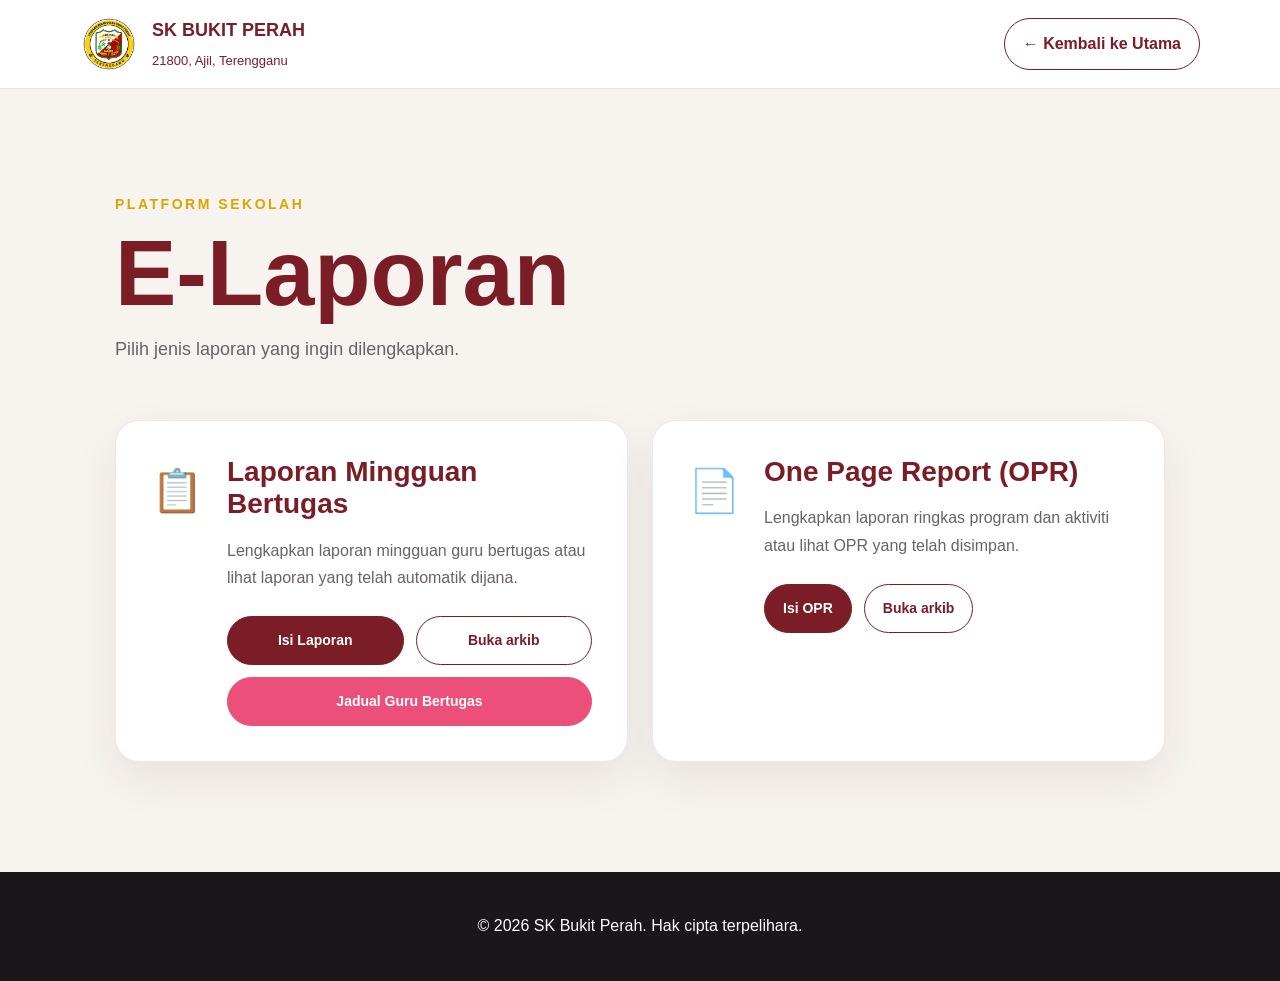
==== commit 6490f723: "Add Jadual Bertugas  action buttons and styles" ====
--- a/e-laporan.html
+++ b/e-laporan.html
@@ -56,26 +56,36 @@
         laporan yang telah automatik dijana.
       </p>
 
-      <div class="report-actions">
-        <a
-          href="https://docs.google.com/forms/d/e/1FAIpQLScp4AqDWmK-AVWJxi-OouRnYc7dGQ_QPrc44kgF3DxSiSQW6A/viewform"
-          target="_blank"
-          rel="noopener noreferrer"
-          class="report-btn report-btn-primary"
-        >
-          Isi Laporan
-        </a>
+     <div class="report-actions report-actions-weekly">
 
-        <a
-          href="https://drive.google.com/drive/folders/1xxX1JDHdRwpF8_v2BBh97WLX6shacl-C?usp=sharing"
-          target="_blank"
-          rel="noopener noreferrer"
-          class="report-btn report-btn-secondary"
-        >
-          Buka arkib
-        </a>
-      </div>
-    </div>
+  <a
+    href="https://docs.google.com/forms/d/e/1FAIpQLScp4AqDWmK-AVWJxi-OouRnYc7dGQ_QPrc44kgF3DxSiSQW6A/viewform"
+    target="_blank"
+    rel="noopener noreferrer"
+    class="report-btn report-btn-primary"
+  >
+    Isi Laporan
+  </a>
+
+  <a
+    href="https://drive.google.com/drive/folders/1xxX1JDHdRwpF8_v2BBh97WLX6shacl-C"
+    target="_blank"
+    rel="noopener noreferrer"
+    class="report-btn report-btn-secondary"
+  >
+    Buka arkib
+  </a>
+
+  <a
+    href="https://docs.google.com/spreadsheets/d/1_q_IHZYESZcLaD-i3Kj3R9hyWFH-PoYOkb7OI4cT6dE/edit?usp=sharing"
+    target="_blank"
+    rel="noopener noreferrer"
+    class="report-btn report-btn-pink"
+  >
+    Jadual Guru Bertugas
+  </a>
+
+</div>
   </article>
 
 
--- a/css/style.css
+++ b/css/style.css
@@ -2245,4 +2245,39 @@
     padding: 18px 20px;
     text-align: center;
   }
+}
+/* Susunan khas untuk Laporan Mingguan */
+.report-actions-weekly {
+  display: grid;
+  grid-template-columns: 1fr 1fr;
+  gap: 12px;
+}
+
+/* Butang jadual duduk satu baris penuh */
+.report-actions-weekly .report-btn-pink {
+  grid-column: 1 / -1;
+}
+
+/* Butang pink sahaja */
+.report-btn-pink {
+  color: #ffffff;
+  background: #ec4f7a;
+  border: 1px solid #ec4f7a;
+}
+
+.report-btn-pink:hover {
+  background: #d93d69;
+  border-color: #d93d69;
+  transform: translateY(-2px);
+}
+
+/* Telefon */
+@media (max-width: 520px) {
+  .report-actions-weekly {
+    grid-template-columns: 1fr;
+  }
+
+  .report-actions-weekly .report-btn-pink {
+    grid-column: auto;
+  }
 }
